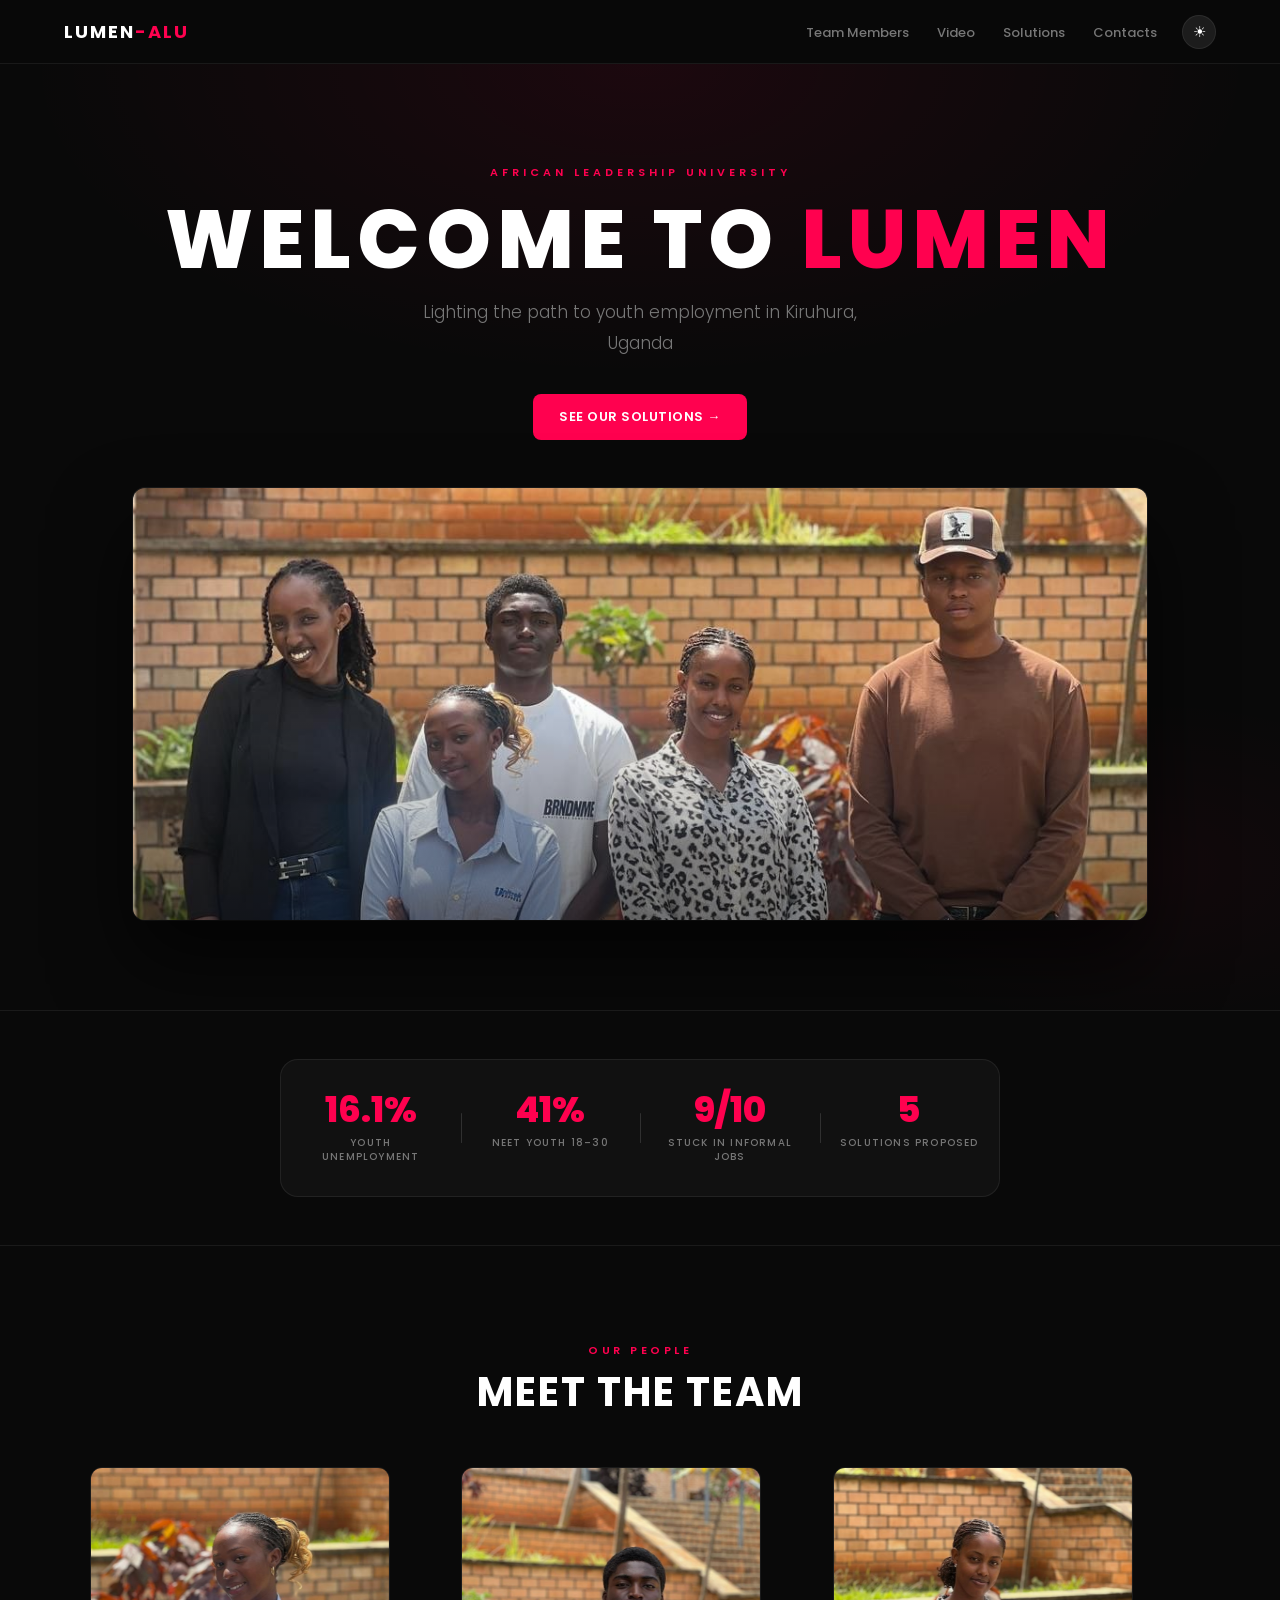
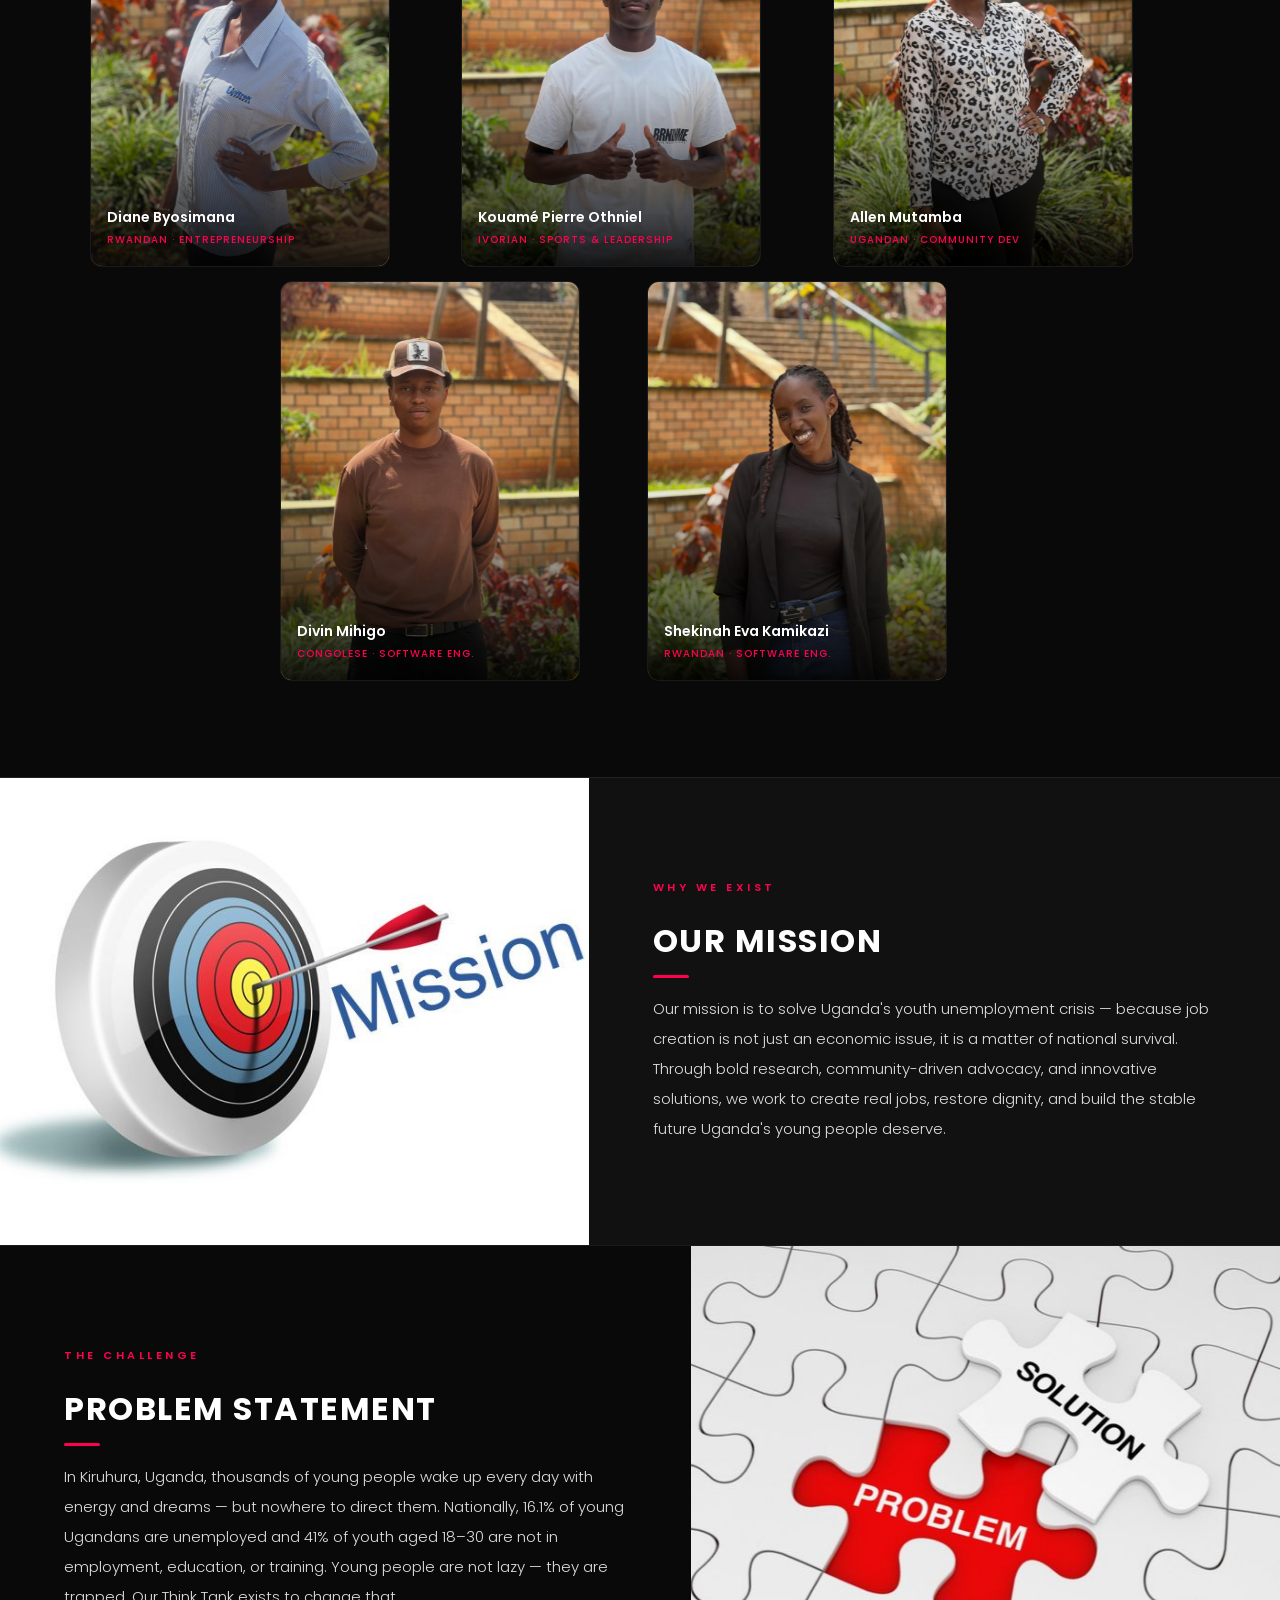
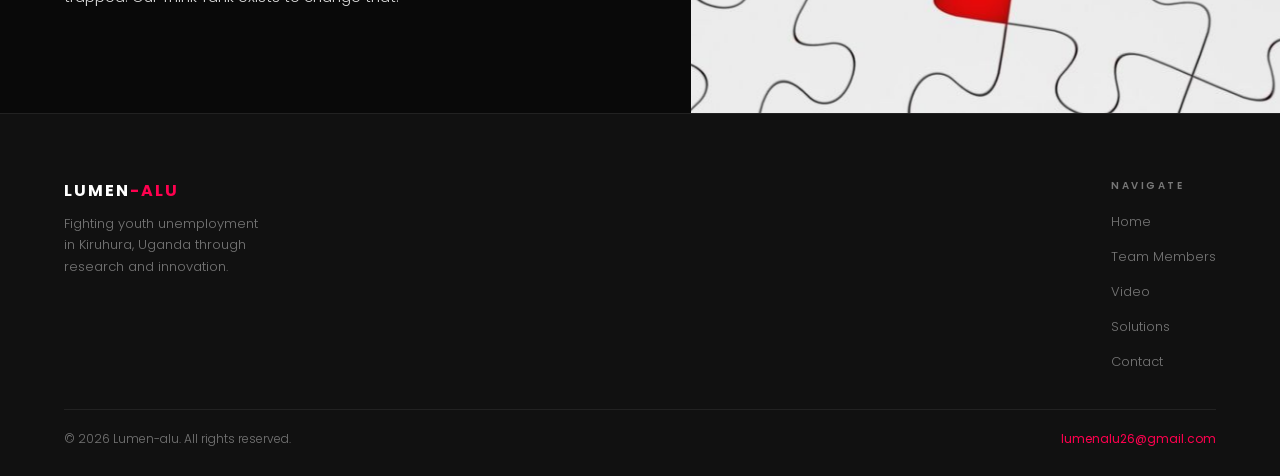
==== index.html @ d354ea26 "Initial commit" ====
<!DOCTYPE html>
<html lang="en" data-theme="dark">
<head>
    <meta charset="UTF-8">
    <meta name="viewport" content="width=device-width, initial-scale=1.0">
    <title>Lumen — Solving Uganda's Youth Unemployment</title>
    <!-- Apply saved theme before render to prevent flash -->
    <script>(function(){var t=localStorage.getItem('lumen-theme')||'dark';document.documentElement.setAttribute('data-theme',t);})();</script>
    <link rel="stylesheet" href="shared.css">
    <link rel="stylesheet" href="styles.css">
</head>
<body>
    <header role="banner">
        <a href="index.html" class="Logo">Lumen<span>-alu</span></a>
        <nav id="main-nav">
            <ul>
                <li><a href="../PierreOthniel/team/teammembers.html">Team Members</a></li>
                <li><a href="../PierreOthniel/videofile/video.html">Video</a></li>
                <li><a href="../PierreOthniel/solution/solution.html">Solutions</a></li>
                <li><a href="../PierreOthniel/contacts/contacts.html">Contacts</a></li>
            </ul>
        </nav>
        <div class="header-actions">
            <button class="theme-toggle" aria-label="Toggle theme" title="Toggle light/dark mode"></button>
            <button class="hamburger" aria-label="Toggle navigation" aria-expanded="false">
                <span></span><span></span><span></span>
            </button>
        </div>
    </header>

    <section class="hero">
        <span class="hero-eyebrow">African Leadership University</span>
        <h1>Welcome to <span>Lumen</span></h1>
        <p class="hero-sub">Lighting the path to youth employment in Kiruhura, Uganda</p>
        <a href="../PierreOthniel/solution/solution.html" class="hero-cta">See Our Solutions →</a>
        <div class="hero-img"></div>
    </section>

    <div class="stats-section">
        <div class="stats">
            <div class="stat">
                <div class="stat-n" data-count="16.1" data-suffix="%">0%</div>
                <div class="stat-l">Youth Unemployment</div>
            </div>
            <div class="stat">
                <div class="stat-n" data-count="41" data-suffix="%">0%</div>
                <div class="stat-l">NEET Youth 18–30</div>
            </div>
            <div class="stat">
                <div class="stat-n" data-count="9" data-suffix="/10">0/10</div>
                <div class="stat-l">Stuck in Informal Jobs</div>
            </div>
            <div class="stat">
                <div class="stat-n" data-count="5" data-suffix="">0</div>
                <div class="stat-l">Solutions Proposed</div>
            </div>
        </div>
    </div>

    <section class="team-section">
        <div class="sec-head">
            <span class="eyebrow">Our People</span>
            <h2 class="sec-title">Meet the Team</h2>
        </div>
        <div class="team-g3">
            <div class="mc">
                <div class="mc-bg" style="background-image:url('./Img/memberA.jpg')"></div>
                <div class="mc-meta">
                    <div class="mc-name">Diane Byosimana</div>
                    <div class="mc-role">Rwandan · Entrepreneurship</div>
                </div>
            </div>
            <div class="mc">
                <div class="mc-bg" style="background-image:url('./Img/memberB.jpg')"></div>
                <div class="mc-meta">
                    <div class="mc-name">Kouamé Pierre Othniel</div>
                    <div class="mc-role">Ivorian · Sports &amp; Leadership</div>
                </div>
            </div>
            <div class="mc">
                <div class="mc-bg" style="background-image:url('./Img/memberC.jpg')"></div>
                <div class="mc-meta">
                    <div class="mc-name">Allen Mutamba</div>
                    <div class="mc-role">Ugandan · Community Dev</div>
                </div>
            </div>
        </div>
        <div class="team-g2">
            <div class="mc">
                <div class="mc-bg" style="background-image:url('./Img/memberD.jpg')"></div>
                <div class="mc-meta">
                    <div class="mc-name">Divin Mihigo</div>
                    <div class="mc-role">Congolese · Software Eng.</div>
                </div>
            </div>
            <div class="mc">
                <div class="mc-bg" style="background-image:url('./Img/memberE.jpg')"></div>
                <div class="mc-meta">
                    <div class="mc-name">Shekinah Eva Kamikazi</div>
                    <div class="mc-role">Rwandan · Software Eng.</div>
                </div>
            </div>
        </div>
    </section>

    <section class="split surf">
        <div class="split-img">
            <div class="split-bg" style="background-image:url('./Img/mission1.jpg')"></div>
        </div>
        <div class="split-body">
            <span class="eyebrow">Why We Exist</span>
            <h2>Our Mission</h2>
            <p>Our mission is to solve Uganda's youth unemployment crisis — because job creation is not just an economic issue, it is a matter of national survival. Through bold research, community-driven advocacy, and innovative solutions, we work to create real jobs, restore dignity, and build the stable future Uganda's young people deserve.</p>
        </div>
    </section>

    <section class="split flip">
        <div class="split-img">
            <div class="split-bg" style="background-image:url('./Img/imageproblem1.jpg')"></div>
        </div>
        <div class="split-body">
            <span class="eyebrow">The Challenge</span>
            <h2>Problem Statement</h2>
            <p>In Kiruhura, Uganda, thousands of young people wake up every day with energy and dreams — but nowhere to direct them. Nationally, 16.1% of young Ugandans are unemployed and 41% of youth aged 18–30 are not in employment, education, or training. Young people are not lazy — they are trapped. Our Think Tank exists to change that.</p>
        </div>
    </section>

    <footer class="site-footer">
        <div class="footer-grid">
            <div class="footer-brand">
                <a href="index.html" class="Logo">Lumen<span>-alu</span></a>
                <p class="footer-tagline">Fighting youth unemployment in Kiruhura, Uganda through research and innovation.</p>
            </div>
            <div class="footer-col">
                <h4>Navigate</h4>
                <ul>
                    <li><a href="index.html">Home</a></li>
                    <li><a href="../PierreOthniel/team/teammembers.html">Team Members</a></li>
                    <li><a href="../PierreOthniel/videofile/video.html">Video</a></li>
                    <li><a href="../PierreOthniel/solution/solution.html">Solutions</a></li>
                    <li><a href="../PierreOthniel/contacts/contacts.html">Contact</a></li>
                </ul>
            </div>
        </div>
        <div class="footer-base">
            <p>&copy; 2026 Lumen-alu. All rights reserved.</p>
            <a href="mailto:lumenalu26@gmail.com">lumenalu26@gmail.com</a>
        </div>
    </footer>

    <script src="theme.js"></script>
</body>
</html>
---- shared.css ----
/* ═══════════════════════════════════════════════════
   LUMEN-ALU — SHARED STYLES
   Dark mode default · Light mode via [data-theme="light"]
═══════════════════════════════════════════════════ */

@import url('https://fonts.googleapis.com/css2?family=Poppins:wght@300;400;500;600;700;800&display=swap');

/* ── TOKENS ── */
:root {
    --bg:        #090909;
    --surface:   #111111;
    --surface-2: #1c1c1c;
    --surface-3: #242424;
    --accent:    #ff014f;
    --accent-lo: rgba(255, 1, 79, 0.10);
    --text:      #ffffff;
    --text2:     #dddddd;
    --muted:     #777777;
    --border:    rgba(255, 255, 255, 0.07);
    --nav-bg:    rgba(9, 9, 9, 0.96);
    --shadow:    0 8px 32px rgba(0, 0, 0, 0.45);
    --ease:      cubic-bezier(0.4, 0, 0.2, 1);
    --r:         12px;
}

[data-theme="light"] {
    --bg:        #f4f4f4;
    --surface:   #ffffff;
    --surface-2: #ebebeb;
    --surface-3: #e0e0e0;
    --accent:    #e0003c;
    --accent-lo: rgba(224, 0, 60, 0.09);
    --text:      #0a0a0a;
    --text2:     #2e2e2e;
    --muted:     #686868;
    --border:    rgba(0, 0, 0, 0.09);
    --nav-bg:    rgba(244, 244, 244, 0.97);
    --shadow:    0 8px 24px rgba(0, 0, 0, 0.09);
}

/* ── RESET ── */
*, *::before, *::after {
    margin: 0; padding: 0;
    box-sizing: border-box;
    text-decoration: none;
    list-style: none;
}
html { scroll-behavior: smooth; }
body {
    background: var(--bg);
    color: var(--text);
    font-family: 'Poppins', sans-serif;
    overflow-x: hidden;
    -webkit-font-smoothing: antialiased;
    transition: background 0.3s var(--ease), color 0.3s var(--ease);
}
img, video { display: block; max-width: 100%; }

/* ── NAVBAR ── */
header {
    position: sticky; top: 0; z-index: 1000;
    width: 100%; height: 64px;
    padding: 0 5%;
    display: flex; align-items: center; justify-content: space-between;
    gap: 12px;
    background: var(--nav-bg);
    backdrop-filter: blur(20px);
    -webkit-backdrop-filter: blur(20px);
    border-bottom: 1px solid var(--border);
    transition: background 0.3s;
}

.Logo {
    font-size: 18px; font-weight: 700;
    text-transform: uppercase; letter-spacing: 2px;
    color: var(--text); white-space: nowrap; flex-shrink: 0;
    transition: color 0.3s;
}
.Logo span { color: var(--accent); }

/* ── DESKTOP NAV ── */
#main-nav { display: flex; align-items: center; flex: 1; justify-content: flex-end; }

#main-nav ul { display: flex; align-items: center; gap: 2px; }

#main-nav ul li a {
    font-size: 13px; font-weight: 500;
    color: var(--muted);
    padding: 7px 13px; border-radius: 8px;
    transition: color 0.2s, background 0.2s;
    white-space: nowrap;
}
#main-nav ul li a:hover    { color: var(--text);   background: var(--border); }
#main-nav ul li a.active   { color: var(--accent); background: var(--accent-lo); }

/* ── HEADER ACTIONS (theme + hamburger) ── */
.header-actions {
    display: flex; align-items: center; gap: 4px; flex-shrink: 0;
}

/* Theme toggle */
.theme-toggle {
    width: 34px; height: 34px;
    border-radius: 50%;
    background: var(--surface-2);
    border: 1px solid var(--border);
    color: var(--text);
    cursor: pointer;
    display: flex; align-items: center; justify-content: center;
    font-size: 15px; line-height: 1;
    transition: background 0.2s, transform 0.3s, border-color 0.2s;
}
.theme-toggle:hover { background: var(--surface-3); transform: rotate(20deg); }

/* Sun in dark mode, moon in light mode */
.theme-toggle::before { content: '☀'; }
[data-theme="light"] .theme-toggle::before { content: '☾'; }

/* ── HAMBURGER ── */
.hamburger {
    display: none;
    flex-direction: column; justify-content: center; gap: 5px;
    background: none; border: none;
    padding: 6px; cursor: pointer; z-index: 1001;
}
.hamburger span {
    display: block; width: 21px; height: 2px;
    background: var(--text); border-radius: 2px;
    transition: transform 0.3s var(--ease), opacity 0.3s var(--ease);
    transform-origin: center;
}
.hamburger.open span:nth-child(1) { transform: translateY(7px) rotate(45deg); }
.hamburger.open span:nth-child(2) { opacity: 0; transform: scaleX(0); }
.hamburger.open span:nth-child(3) { transform: translateY(-7px) rotate(-45deg); }

/* ── PAGE HERO (shared) ── */
.page-hero {
    width: 100%;
    padding: clamp(56px, 8vw, 96px) 5% clamp(48px, 6vw, 72px);
    text-align: center; position: relative; overflow: hidden;
    background: var(--bg);
}
.page-hero::before {
    content: '';
    position: absolute; inset: 0;
    background: radial-gradient(ellipse 70% 60% at 50% -10%, var(--accent-lo) 0%, transparent 65%);
    pointer-events: none;
}
.page-hero h1 {
    font-size: clamp(28px, 6vw, 64px); font-weight: 800;
    text-transform: uppercase;
    letter-spacing: clamp(2px, 0.5vw, 5px);
    line-height: 1.1;
    animation: fadeUp 0.6s ease both;
}
.page-hero h1 span { color: var(--accent); }
.page-hero .page-sub {
    font-size: clamp(14px, 1.7vw, 17px); color: var(--muted);
    max-width: 520px; margin: 14px auto 0;
    line-height: 1.8; font-weight: 300;
    animation: fadeUp 0.6s ease 0.1s both;
}

/* ── EYEBROW LABEL ── */
.eyebrow {
    display: block; font-size: 11px; font-weight: 600;
    color: var(--accent); text-transform: uppercase;
    letter-spacing: 3.5px; margin-bottom: 10px;
}

/* ── SPLIT SECTIONS ── */
.split {
    width: 100%; display: flex; align-items: stretch;
    min-height: clamp(340px, 52vh, 620px);
    border-top: 1px solid var(--border); overflow: hidden;
    background: var(--bg);
}
.split.surf  { background: var(--surface); }
.split.surf2 { background: var(--surface-2); }
.split.flip  { flex-direction: row-reverse; }

.split-img { width: 46%; flex-shrink: 0; overflow: hidden; }

.split-bg {
    width: 100%; height: 100%;
    background-size: cover; background-position: center;
    transition: transform 0.7s ease;
    will-change: transform;
}
.split:hover .split-bg { transform: scale(1.04); }

.split-body {
    flex: 1;
    padding: clamp(40px, 6vw, 80px) clamp(28px, 5vw, 64px);
    display: flex; flex-direction: column;
    justify-content: center; gap: 16px;
    color: var(--text);
}
.split-body h2 {
    font-size: clamp(20px, 2.8vw, 32px); font-weight: 700;
    text-transform: uppercase; letter-spacing: 1.5px; line-height: 1.2;
    position: relative; padding-bottom: 18px;
}
.split-body h2::after {
    content: ''; position: absolute; bottom: 0; left: 0;
    width: 36px; height: 3px; background: var(--accent); border-radius: 2px;
}
.split-body p {
    font-size: clamp(13px, 1.4vw, 15px);
    color: var(--text2); line-height: 2; font-weight: 300;
}

/* ── FOOTER ── */
.site-footer {
    width: 100%;
    padding: clamp(44px, 5vw, 64px) 5% 28px;
    background: var(--surface);
    border-top: 1px solid var(--border);
}
.footer-grid {
    display: flex; justify-content: space-between;
    align-items: flex-start; gap: 40px;
    margin-bottom: 36px; flex-wrap: wrap;
}
.footer-brand .Logo { font-size: 16px; display: inline-block; }
.footer-tagline {
    font-size: 13px; color: var(--muted);
    max-width: 200px; line-height: 1.65;
    font-weight: 300; margin-top: 10px;
}
.footer-col h4 {
    font-size: 10px; font-weight: 600;
    text-transform: uppercase; letter-spacing: 2.5px;
    color: var(--muted); margin-bottom: 14px;
}
.footer-col ul { display: flex; flex-direction: column; gap: 10px; }
.footer-col ul li a {
    font-size: 13px; color: var(--muted); font-weight: 300;
    transition: color 0.2s;
}
.footer-col ul li a:hover { color: var(--text); }
.footer-base {
    border-top: 1px solid var(--border); padding-top: 20px;
    display: flex; justify-content: space-between;
    align-items: center; flex-wrap: wrap; gap: 8px;
}
.footer-base p { font-size: 12px; color: var(--muted); font-weight: 300; }
.footer-base a { font-size: 12px; color: var(--accent); transition: opacity 0.2s; }
.footer-base a:hover { opacity: 0.7; }

/* ── ANIMATIONS ── */
@keyframes fadeUp {
    from { opacity: 0; transform: translateY(20px); }
    to   { opacity: 1; transform: translateY(0); }
}

/* ════════════════════════════════
   RESPONSIVE
════════════════════════════════ */

/* Tablet */
@media (max-width: 900px) {
    .split-img { width: 44%; }
}

/* Mobile nav breakpoint */
@media (max-width: 768px) {
    header { height: 58px; padding: 0 20px; }

    .hamburger { display: flex; }

    /* Slide-down mobile nav */
    #main-nav {
        position: absolute; top: 58px; left: 0; right: 0;
        background: var(--nav-bg);
        border-bottom: 1px solid var(--border);
        max-height: 0; overflow: hidden;
        transition: max-height 0.38s var(--ease);
        backdrop-filter: blur(20px);
        -webkit-backdrop-filter: blur(20px);
        justify-content: flex-start;
        flex-direction: column;
    }
    #main-nav.open { max-height: 400px; }

    #main-nav ul {
        flex-direction: column; gap: 0;
        padding: 8px 0 16px; align-items: stretch;
        width: 100%;
    }
    #main-nav ul li a {
        display: block; padding: 14px 24px;
        font-size: 15px; border-radius: 0; color: var(--text2);
        border-bottom: 1px solid var(--border);
    }
    #main-nav ul li:last-child a { border-bottom: none; }
    #main-nav ul li a.active { color: var(--accent); background: var(--accent-lo); }

    /* Stack split sections */
    .split, .split.flip { flex-direction: column; }
    .split-img { width: 100%; }
    .split-bg { min-height: 48vw; max-height: 280px; height: 56vw; }
    .split-body { padding: 36px 20px; }

    /* Footer */
    .footer-grid { flex-direction: column; gap: 32px; }
    .footer-tagline { max-width: 100%; }
    .footer-base { flex-direction: column; align-items: flex-start; }
}

/* Small phones */
@media (max-width: 480px) {
    header { padding: 0 16px; }
    .Logo  { font-size: 15px; letter-spacing: 1.5px; }
    .page-hero { padding: 48px 20px 40px; }
    .split-body { padding: 32px 16px; }
    .site-footer { padding: 40px 16px 24px; }
    .footer-base { gap: 6px; }
}

/* ════════════════════════════════
   POPUP / MODAL
════════════════════════════════ */
.popup-overlay {
    position: fixed; inset: 0; z-index: 9999;
    background: rgba(0, 0, 0, 0.75);
    backdrop-filter: blur(6px);
    -webkit-backdrop-filter: blur(6px);
    display: flex; align-items: center; justify-content: center;
    padding: 20px;
    animation: fadeIn 0.25s ease;
}
.popup-overlay.popup-hide {
    animation: fadeOut 0.25s ease forwards;
    pointer-events: none;
}
.popup-card {
    background: var(--surface);
    border: 1px solid var(--border);
    border-radius: 20px;
    padding: 36px 28px 28px;
    max-width: 340px; width: 100%;
    text-align: center; position: relative;
    animation: popIn 0.35s cubic-bezier(0.34, 1.56, 0.64, 1);
    box-shadow: 0 32px 64px rgba(0,0,0,.55), 0 0 0 1px var(--border);
}
[data-theme="light"] .popup-card {
    box-shadow: 0 24px 48px rgba(0,0,0,.15), 0 0 0 1px var(--border);
}
.popup-close-btn {
    position: absolute; top: 14px; right: 16px;
    background: none; border: none; padding: 4px 6px;
    color: var(--muted); font-size: 22px; line-height: 1;
    cursor: pointer; border-radius: 6px;
    transition: color 0.2s, background 0.2s;
}
.popup-close-btn:hover { color: var(--text); background: var(--border); }
.popup-icon-ring {
    width: 64px; height: 64px; border-radius: 50%;
    background: var(--accent-lo);
    border: 1px solid rgba(255, 1, 79, 0.2);
    display: flex; align-items: center; justify-content: center;
    margin: 0 auto 20px;
    color: var(--accent);
}
[data-theme="light"] .popup-icon-ring {
    border-color: rgba(224, 0, 60, 0.2);
}
.popup-card h3 {
    font-size: 18px; font-weight: 700;
    color: var(--text); margin-bottom: 10px;
    font-family: 'Poppins', sans-serif;
}
.popup-card p {
    font-size: 14px; color: var(--muted);
    line-height: 1.65; margin-bottom: 24px;
    font-family: 'Poppins', sans-serif;
}
.popup-card p strong { color: var(--text); font-weight: 600; }
.popup-action-btn {
    width: 100%; padding: 13px;
    background: var(--accent); color: #fff;
    border: none; border-radius: 10px;
    font-family: 'Poppins', sans-serif;
    font-size: 14px; font-weight: 600;
    cursor: pointer; letter-spacing: 0.3px;
    transition: opacity 0.2s, transform 0.2s;
}
.popup-action-btn:hover { opacity: 0.88; transform: translateY(-1px); }

@keyframes popIn {
    from { transform: scale(0.86) translateY(10px); opacity: 0; }
    to   { transform: scale(1) translateY(0); opacity: 1; }
}
@keyframes fadeIn  { from { opacity: 0; } to { opacity: 1; } }
@keyframes fadeOut { from { opacity: 1; } to { opacity: 0; } }

/* ════════════════════════════════
   BACK TO TOP
════════════════════════════════ */
.back-to-top {
    position: fixed; bottom: 24px; right: 24px; z-index: 800;
    width: 44px; height: 44px; border-radius: 50%;
    background: var(--accent); color: #fff;
    border: none; font-size: 20px; font-weight: 700;
    cursor: pointer;
    display: flex; align-items: center; justify-content: center;
    box-shadow: 0 6px 20px rgba(255, 1, 79, 0.4);
    opacity: 0; transform: translateY(14px);
    transition: opacity 0.3s var(--ease), transform 0.3s var(--ease);
    pointer-events: none;
    font-family: 'Poppins', sans-serif;
}
.back-to-top.btt-show {
    opacity: 1; transform: translateY(0);
    pointer-events: all;
}
.back-to-top:hover { transform: translateY(-3px); }

@media (max-width: 480px) {
    .back-to-top { bottom: 16px; right: 16px; width: 40px; height: 40px; font-size: 17px; }
}

/* ════════════════════════════════
   SCROLL REVEAL
════════════════════════════════ */
.sr {
    opacity: 0;
    transform: translateY(18px);
    transition: opacity 0.6s ease, transform 0.6s ease;
}
.sr.sr-on { opacity: 1; transform: none; }
---- styles.css ----
/* ── HOMEPAGE SPECIFIC STYLES ── */

/* Hero */
.hero {
    width: 100%;
    min-height: clamp(500px, 90svh, 900px);
    min-height: clamp(500px, 90vh, 900px);
    display: flex; flex-direction: column;
    align-items: center; justify-content: center;
    background: var(--bg); position: relative; overflow: hidden;
    padding: clamp(60px, 8vw, 100px) 5% clamp(60px, 7vw, 90px);
    text-align: center;
}
.hero::before {
    content: ''; position: absolute; inset: 0;
    background:
        radial-gradient(ellipse 80% 55% at 50% 0%, rgba(255,1,79,.08) 0%, transparent 60%),
        radial-gradient(ellipse 40% 30% at 90% 85%, rgba(255,1,79,.04) 0%, transparent 60%);
    pointer-events: none;
}
.hero-eyebrow {
    font-size: 11px; font-weight: 600; color: var(--accent);
    text-transform: uppercase; letter-spacing: 4px;
    margin-bottom: 16px; display: block;
    animation: fadeUp 0.55s ease both;
}
.hero h1 {
    font-size: clamp(36px, 7.5vw, 82px); font-weight: 800;
    text-transform: uppercase;
    letter-spacing: clamp(2px, 0.6vw, 6px); line-height: 1.05;
    animation: fadeUp 0.55s ease 0.07s both;
}
.hero h1 span { color: var(--accent); }
.hero-sub {
    font-size: clamp(14px, 1.8vw, 17px); color: var(--muted);
    max-width: 460px; margin: 14px auto 36px;
    line-height: 1.8; font-weight: 300;
    animation: fadeUp 0.55s ease 0.14s both;
}
.hero-cta {
    display: inline-flex; align-items: center; gap: 8px;
    background: var(--accent); color: #fff;
    font-size: 13px; font-weight: 600;
    padding: 13px 26px; border-radius: 8px;
    letter-spacing: .5px; text-transform: uppercase;
    transition: transform .25s var(--ease), box-shadow .25s var(--ease), opacity .2s;
    animation: fadeUp 0.55s ease 0.21s both;
    margin-bottom: 48px;
}
.hero-cta:hover {
    transform: translateY(-2px);
    box-shadow: 0 14px 30px rgba(255,1,79,.35);
    opacity: .92;
}
.hero-img {
    width: 88%; max-width: 1120px;
    height: clamp(240px, 48vh, 560px);
    border-radius: var(--r); overflow: hidden; position: relative;
    animation: fadeUp 0.6s ease 0.28s both;
    box-shadow: 0 40px 80px rgba(0,0,0,.65), 0 0 0 1px var(--border);
    background-image: url(./Img/teampicture.jpg);
    background-size: cover; background-position: center;
}
.hero-img::after {
    content: ''; position: absolute; inset: 0;
    background: linear-gradient(to top, rgba(0,0,0,.4) 0%, transparent 50%);
}

/* Stats section */
.stats-section {
    width: 100%;
    padding: 48px 5%;
    background: var(--bg);
    border-top: 1px solid var(--border);
    border-bottom: 1px solid var(--border);
}
.stats {
    display: flex;
    max-width: 720px;
    margin: 0 auto;
    background: var(--surface);
    border: 1px solid var(--border);
    border-radius: 18px;
    overflow: hidden;
}
.stat {
    flex: 1; min-width: 88px;
    text-align: center;
    padding: clamp(22px, 2.8vw, 32px) clamp(10px, 1.6vw, 20px);
    position: relative;
}
/* Short centered vertical divider — not full height */
.stat + .stat::before {
    content: '';
    position: absolute; left: 0; top: 50%;
    transform: translateY(-50%);
    height: 30px; width: 1px; border-radius: 1px;
    background: rgba(255, 255, 255, 0.13);
}
[data-theme="light"] .stat + .stat::before {
    background: rgba(0, 0, 0, 0.10);
}
.stat-n {
    font-size: clamp(22px, 2.8vw, 38px); font-weight: 800;
    color: var(--accent); line-height: 1; margin-bottom: 8px;
    font-variant-numeric: tabular-nums;
}
.stat-l {
    font-size: 10px; color: var(--muted);
    text-transform: uppercase; letter-spacing: 1.2px; font-weight: 500;
    line-height: 1.4;
}

/* Mobile: 2×2 grid */
@media (max-width: 600px) {
    .stats-section { padding: 36px 20px; }
    .stats { display: grid; grid-template-columns: 1fr 1fr; border-radius: 14px; }
    .stat + .stat::before { display: none; }
    /* Re-draw dividers for grid layout */
    .stat:nth-child(odd)  { border-right: 1px solid rgba(255,255,255,.1); }
    .stat:nth-child(n+3)  { border-top:   1px solid rgba(255,255,255,.1); }
    [data-theme="light"] .stat:nth-child(odd) { border-right: 1px solid rgba(0,0,0,.08); }
    [data-theme="light"] .stat:nth-child(n+3) { border-top:   1px solid rgba(0,0,0,.08); }
}
@media (max-width: 380px) {
    .stat { padding: 18px 8px; }
    .stat-n { font-size: 20px; }
    .stat-l { font-size: 9px; letter-spacing: 0.8px; }
}

/* Team section */
.team-section {
    width: 100%;
    padding: clamp(60px, 8vw, 96px) 5%;
    background: var(--bg);
}
.sec-head { text-align: center; margin-bottom: clamp(36px, 5vw, 52px); }
.sec-title {
    font-size: clamp(22px, 4vw, 40px); font-weight: 700;
    text-transform: uppercase; letter-spacing: 2px; line-height: 1.15;
    color: var(--text);
}
.team-g3 {
    display: grid; grid-template-columns: repeat(3, 1fr);
    gap: 14px; max-width: 1100px; margin: 0 auto 14px;
}
.team-g2 {
    display: grid; grid-template-columns: repeat(2, 1fr);
    gap: 14px; max-width: 720px; margin: 0 auto;
}
.mc {
    position: relative; aspect-ratio: 3/4; max-height: 400px;
    border-radius: var(--r); overflow: hidden; cursor: pointer;
    border: 1px solid var(--border);
    transition: border-color .3s, box-shadow .3s;
}
.mc:hover { border-color: rgba(255,1,79,.25); box-shadow: var(--shadow); }
.mc::before {
    content: ''; position: absolute; inset: 0; z-index: 1;
    background: linear-gradient(to top, rgba(0,0,0,.9) 0%, rgba(0,0,0,.08) 45%, transparent 100%);
}
.mc-bg {
    width: 100%; height: 100%;
    background-size: cover; background-position: center top;
    transition: transform .5s ease; will-change: transform;
}
.mc:hover .mc-bg { transform: scale(1.06); }
.mc-meta {
    position: absolute; bottom: 0; left: 0; right: 0;
    padding: 18px 16px; z-index: 2;
}
.mc-name { font-size: 14px; font-weight: 600; margin-bottom: 4px; color: #fff; }
.mc-role {
    font-size: 10px; color: var(--accent);
    text-transform: uppercase; letter-spacing: 1px; font-weight: 500;
}

/* ── RESPONSIVE ── */
@media (max-width: 900px) {
    .team-g3 { grid-template-columns: repeat(2, 1fr); }
    .stat { border-right: none; min-width: 44%; }
}

@media (max-width: 768px) {
    .hero-img { width: 94%; height: clamp(200px, 45vw, 400px); }
    .team-g3 { grid-template-columns: repeat(2, 1fr); gap: 10px; }
    .team-g2 { max-width: 100%; gap: 10px; }
    .stats { padding: 0 16px; }
    .stat { min-width: 44%; }
}

@media (max-width: 480px) {
    .hero { padding: 52px 20px 52px; }
    .hero-img { width: 100%; border-radius: 10px; }
    .team-g3, .team-g2 { grid-template-columns: 1fr 1fr; gap: 8px; }
    .mc { max-height: none; }
    .mc-name { font-size: 12px; }
    .mc-role { font-size: 9px; }
    .stats { flex-wrap: wrap; }
    .stat { min-width: 50%; padding: 22px 12px; }
}

@media (max-width: 360px) {
    .team-g3, .team-g2 { grid-template-columns: 1fr; }
}
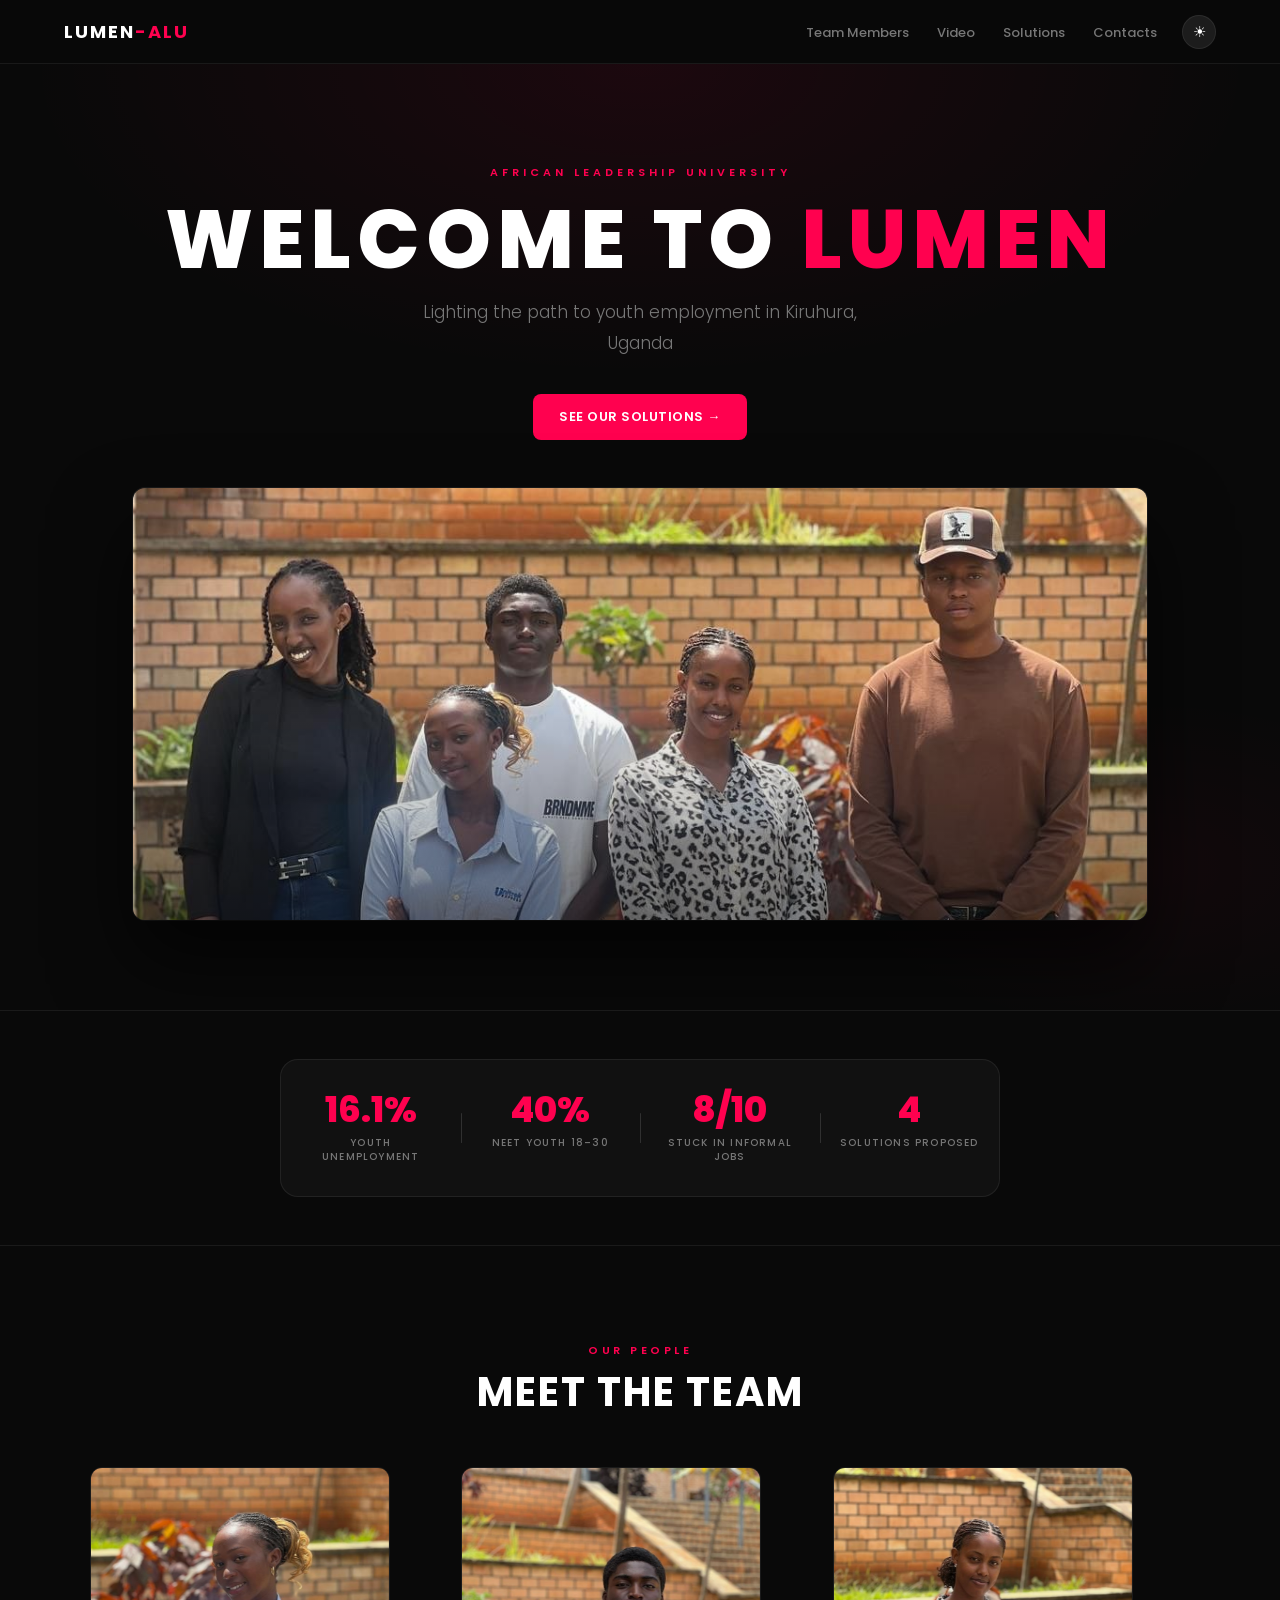
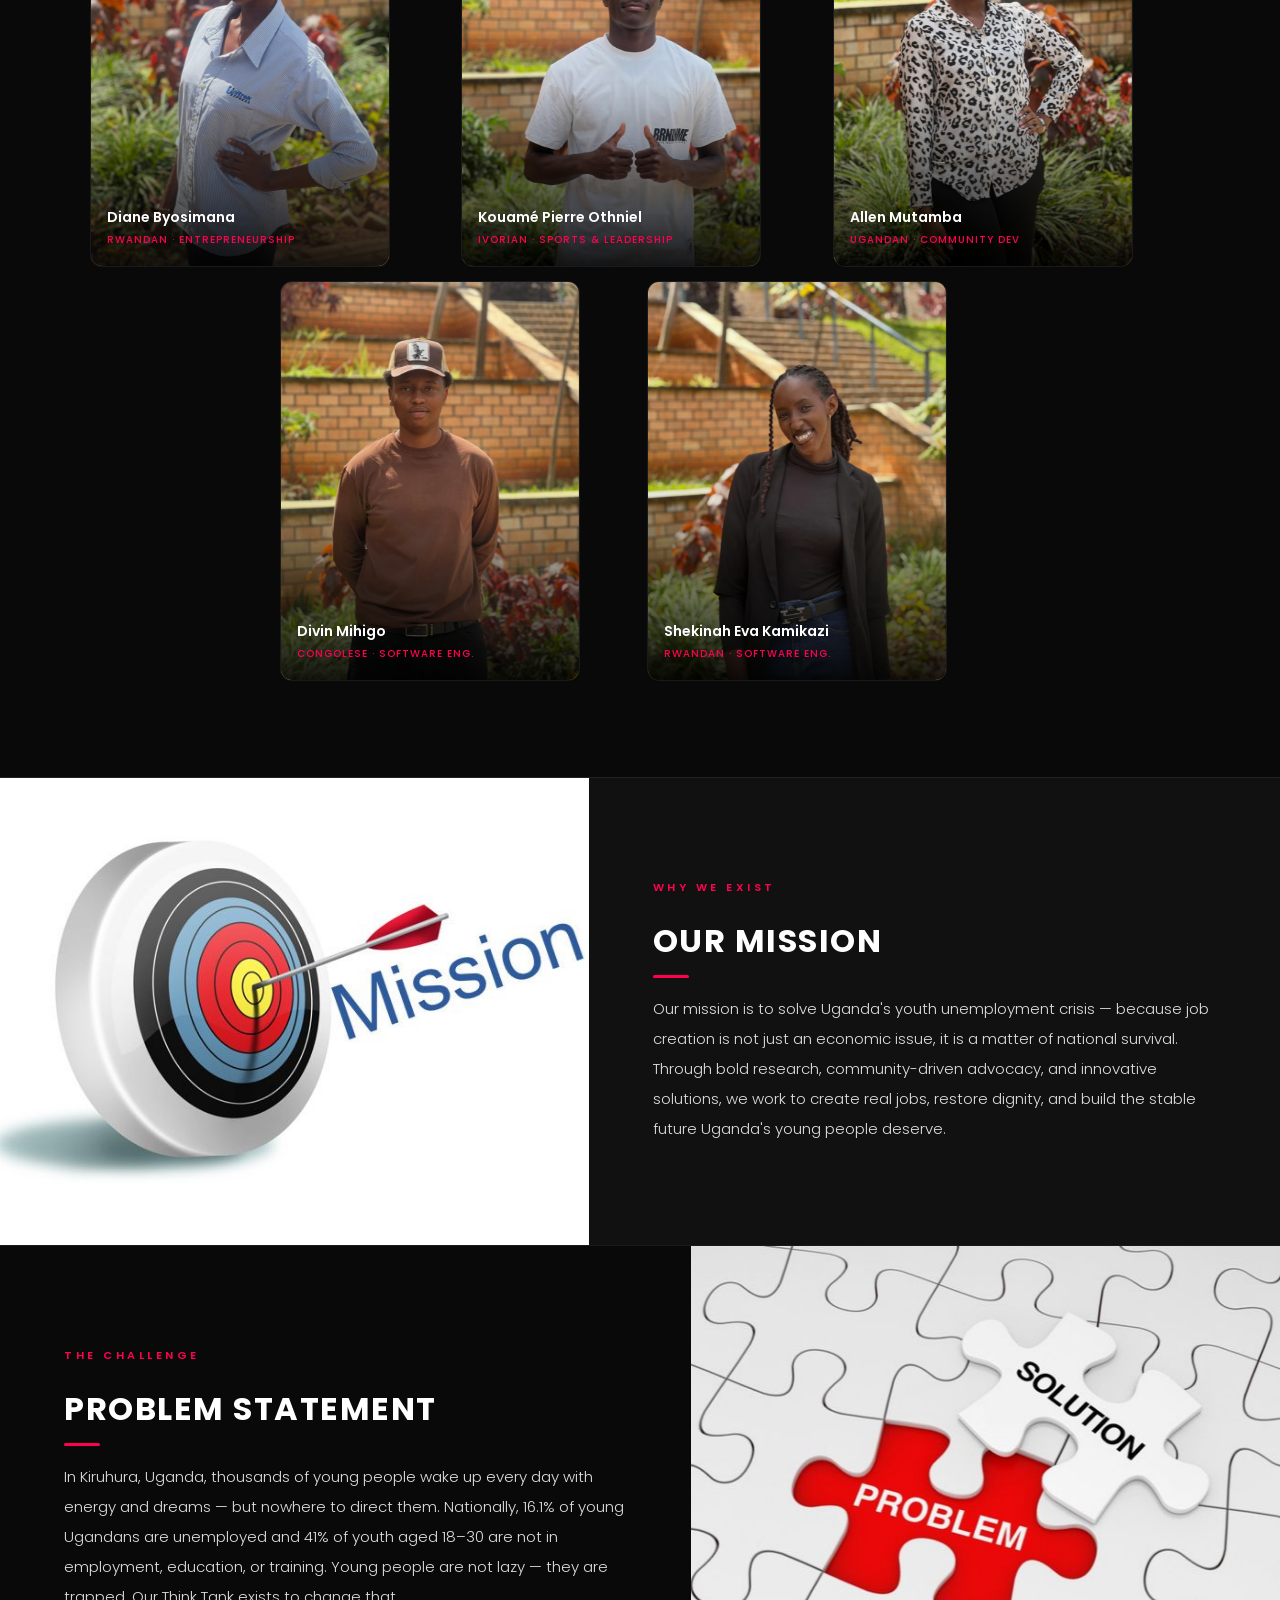
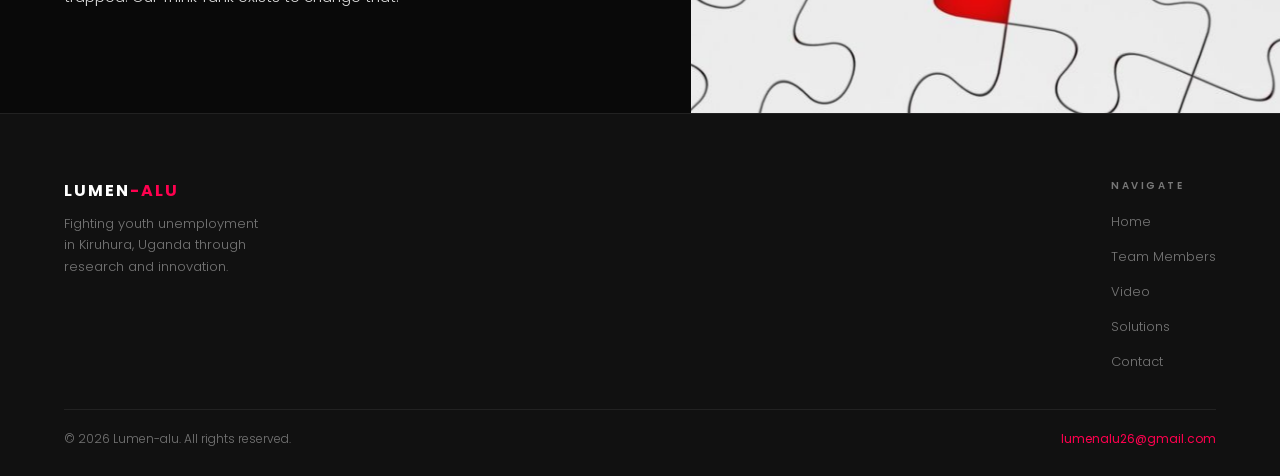
==== commit 42388b1d: "Fix navigation links" ====
--- a/index.html
+++ b/index.html
@@ -14,10 +14,10 @@
         <a href="index.html" class="Logo">Lumen<span>-alu</span></a>
         <nav id="main-nav">
             <ul>
-                <li><a href="../PierreOthniel/team/teammembers.html">Team Members</a></li>
-                <li><a href="../PierreOthniel/videofile/video.html">Video</a></li>
-                <li><a href="../PierreOthniel/solution/solution.html">Solutions</a></li>
-                <li><a href="../PierreOthniel/contacts/contacts.html">Contacts</a></li>
+                <li><a href="team/teammembers.html">Team Members</a></li>
+                <li><a href="videofile/video.html">Video</a></li>
+                <li><a href="solution/solution.html">Solutions</a></li>
+                <li><a href="contacts/contacts.html">Contacts</a></li>
             </ul>
         </nav>
         <div class="header-actions">
@@ -32,7 +32,7 @@
         <span class="hero-eyebrow">African Leadership University</span>
         <h1>Welcome to <span>Lumen</span></h1>
         <p class="hero-sub">Lighting the path to youth employment in Kiruhura, Uganda</p>
-        <a href="../PierreOthniel/solution/solution.html" class="hero-cta">See Our Solutions →</a>
+        <a href="solution/solution.html" class="hero-cta">See Our Solutions →</a>
         <div class="hero-img"></div>
     </section>
 
@@ -135,10 +135,10 @@
                 <h4>Navigate</h4>
                 <ul>
                     <li><a href="index.html">Home</a></li>
-                    <li><a href="../PierreOthniel/team/teammembers.html">Team Members</a></li>
-                    <li><a href="../PierreOthniel/videofile/video.html">Video</a></li>
-                    <li><a href="../PierreOthniel/solution/solution.html">Solutions</a></li>
-                    <li><a href="../PierreOthniel/contacts/contacts.html">Contact</a></li>
+                    <li><a href="team/teammembers.html">Team Members</a></li>
+                    <li><a href="videofile/video.html">Video</a></li>
+                    <li><a href="solution/solution.html">Solutions</a></li>
+                    <li><a href="contacts/contacts.html">Contact</a></li>
                 </ul>
             </div>
         </div>
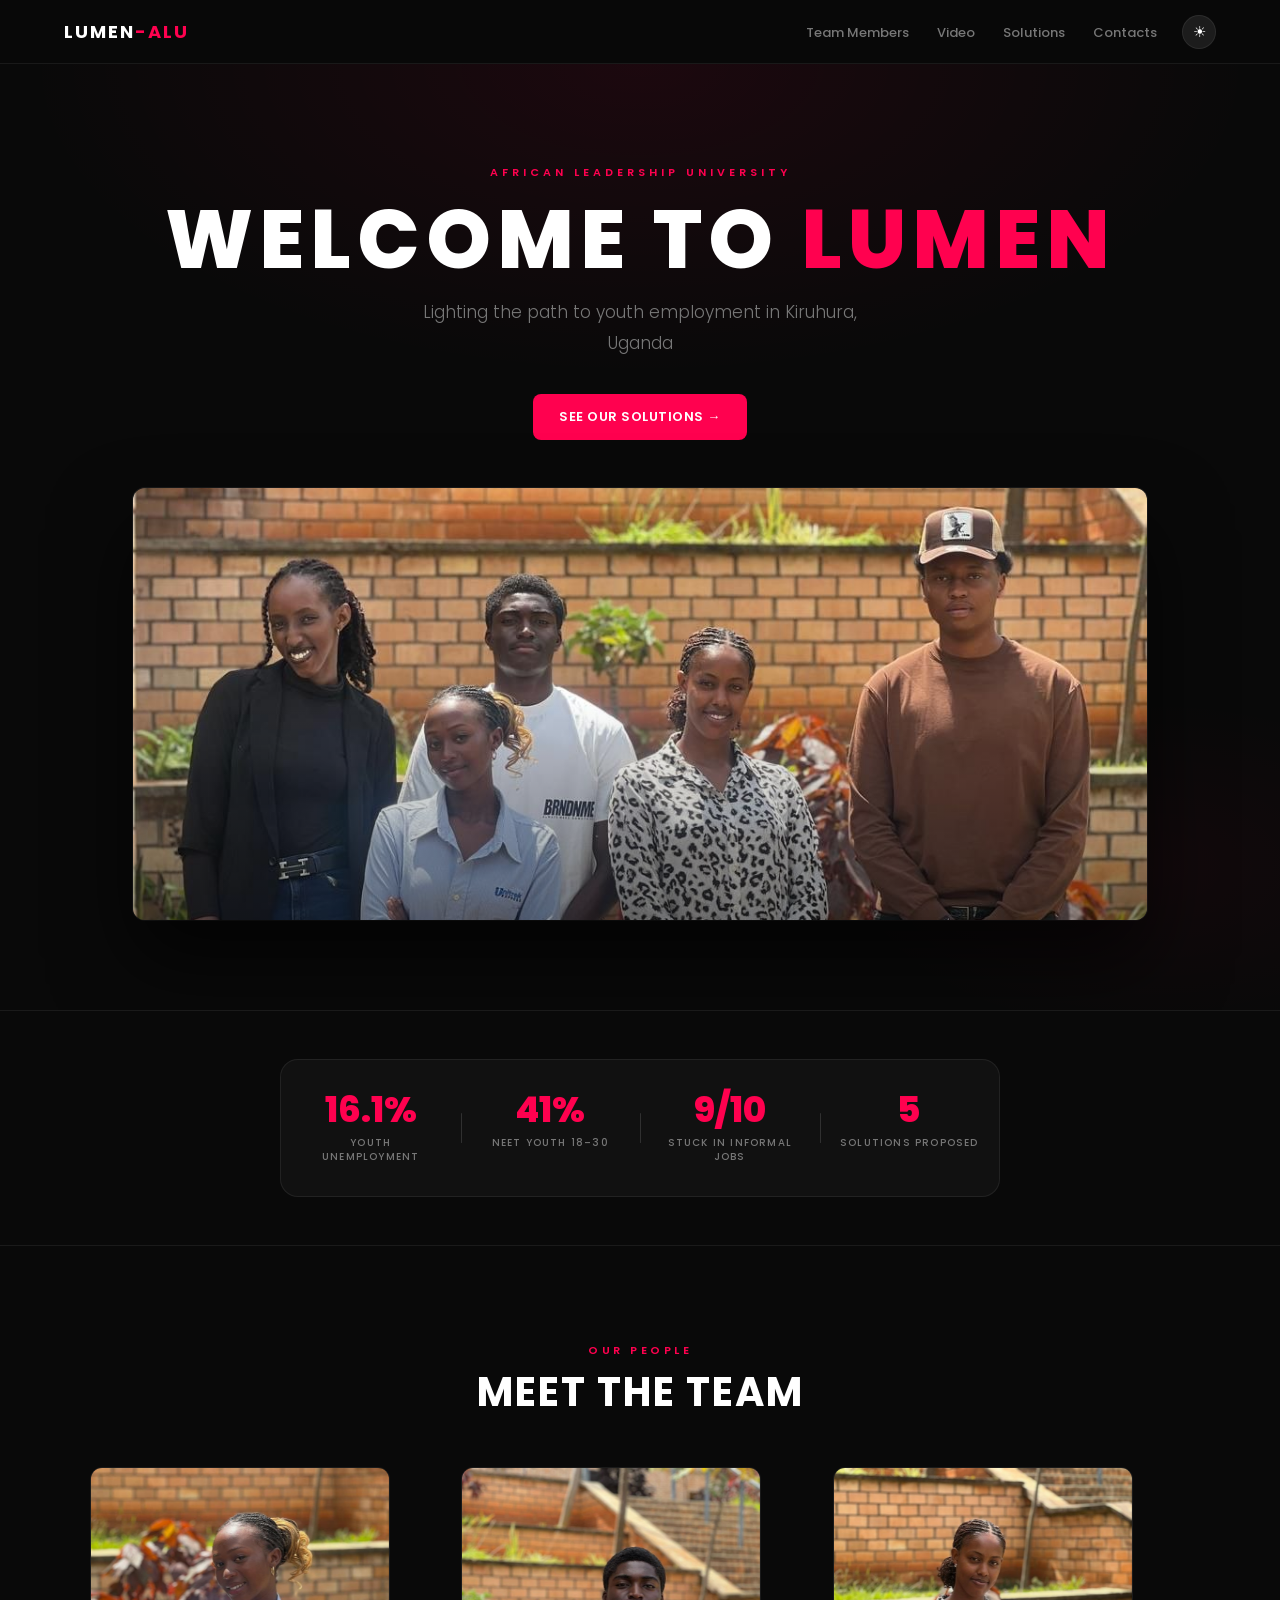
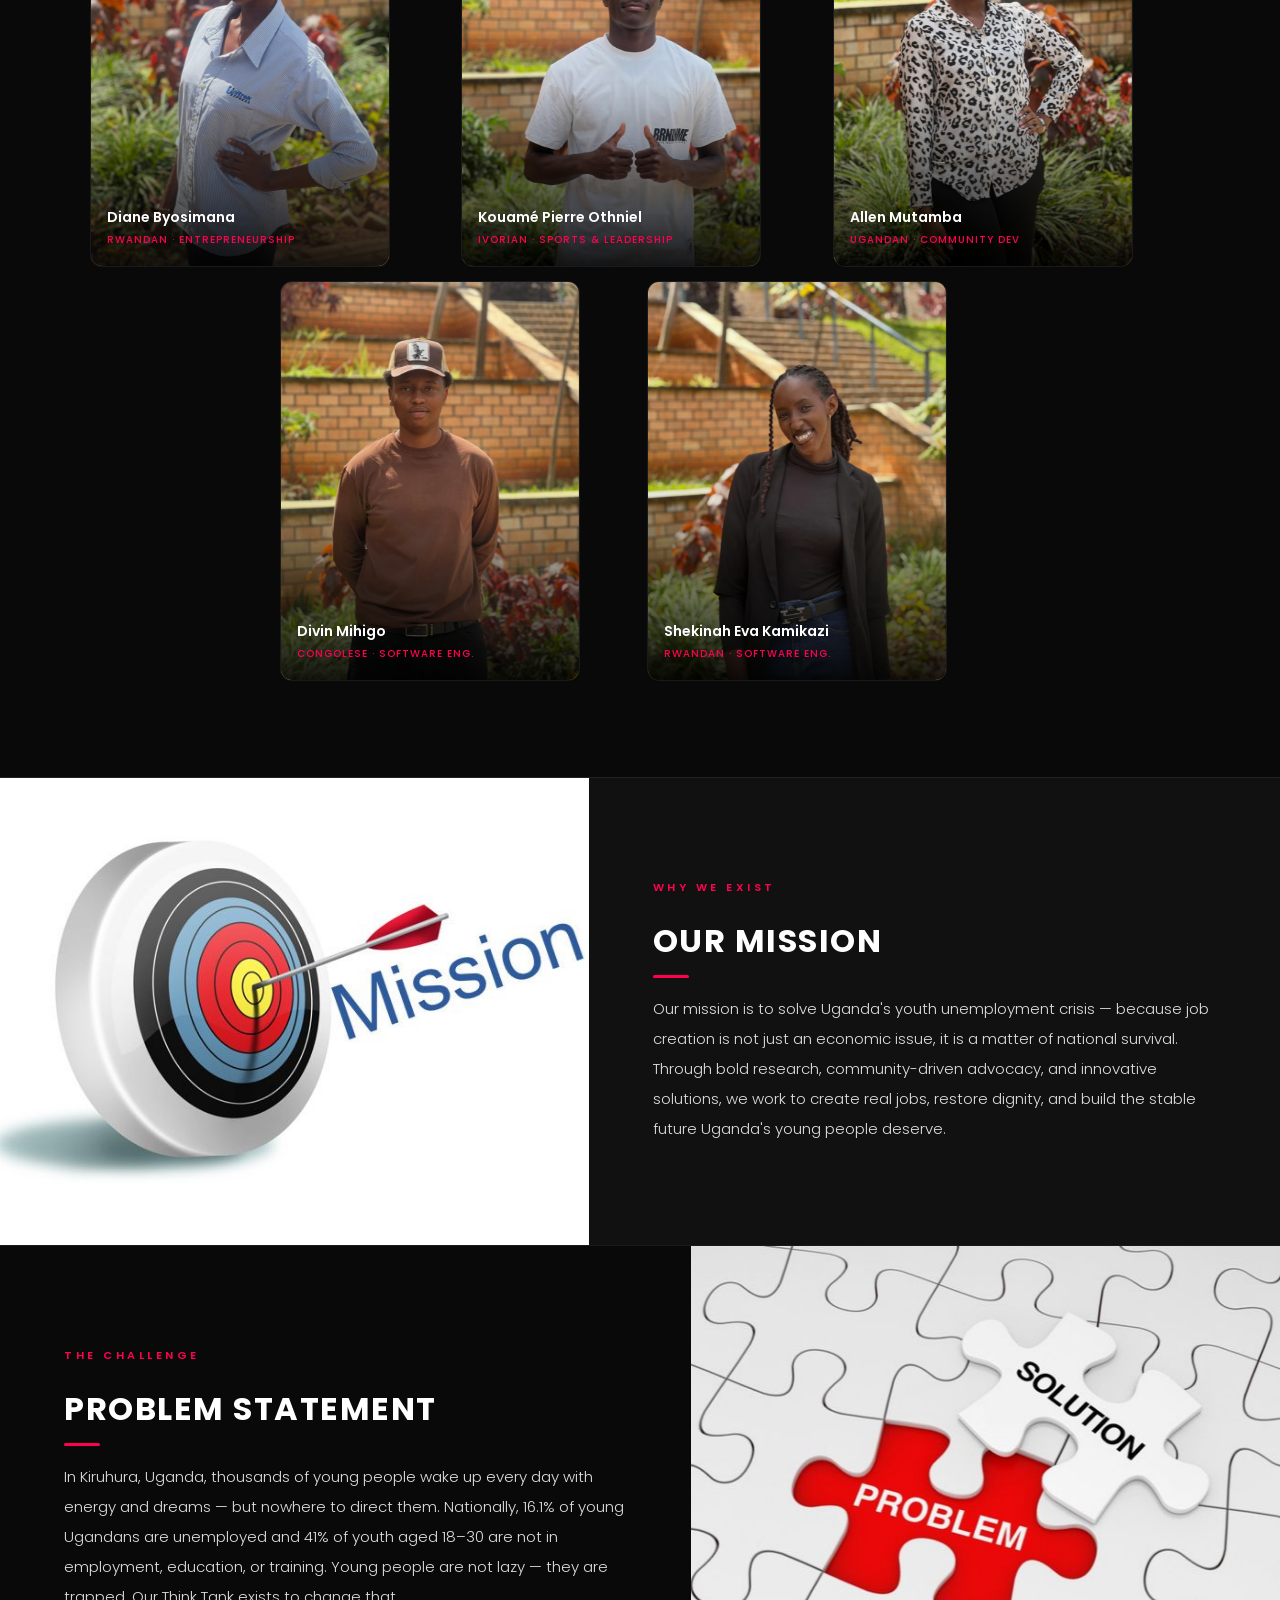
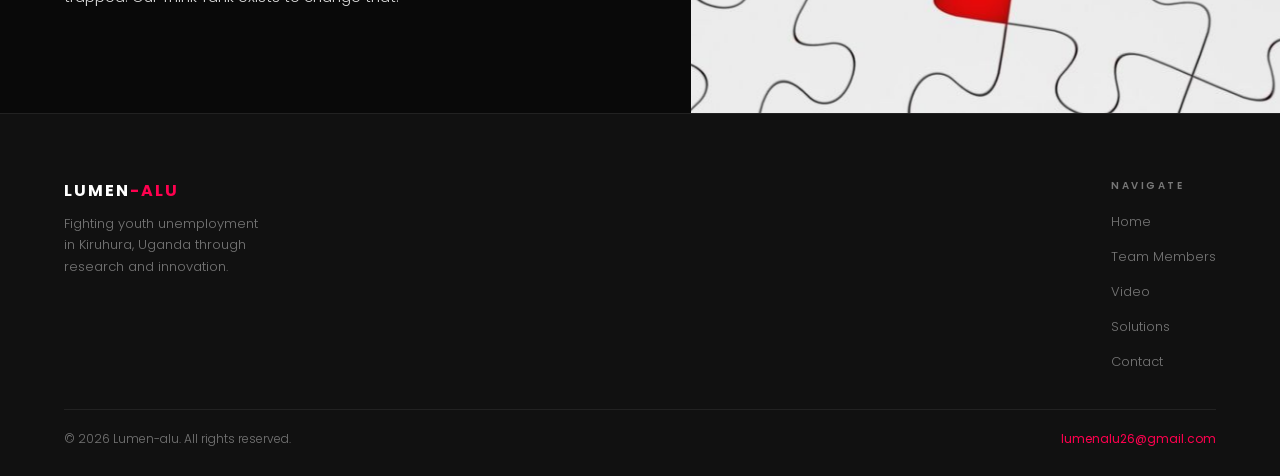
==== commit 8bf6afc8: "Set light mode as default" ====
--- a/index.html
+++ b/index.html
@@ -1,11 +1,11 @@
 <!DOCTYPE html>
-<html lang="en" data-theme="dark">
+<html lang="en" data-theme="light">
 <head>
     <meta charset="UTF-8">
     <meta name="viewport" content="width=device-width, initial-scale=1.0">
     <title>Lumen — Solving Uganda's Youth Unemployment</title>
     <!-- Apply saved theme before render to prevent flash -->
-    <script>(function(){var t=localStorage.getItem('lumen-theme')||'dark';document.documentElement.setAttribute('data-theme',t);})();</script>
+    <script>(function(){var t=localStorage.getItem('lumen-theme')||'light';document.documentElement.setAttribute('data-theme',t);})();</script>
     <link rel="stylesheet" href="shared.css">
     <link rel="stylesheet" href="styles.css">
 </head>
